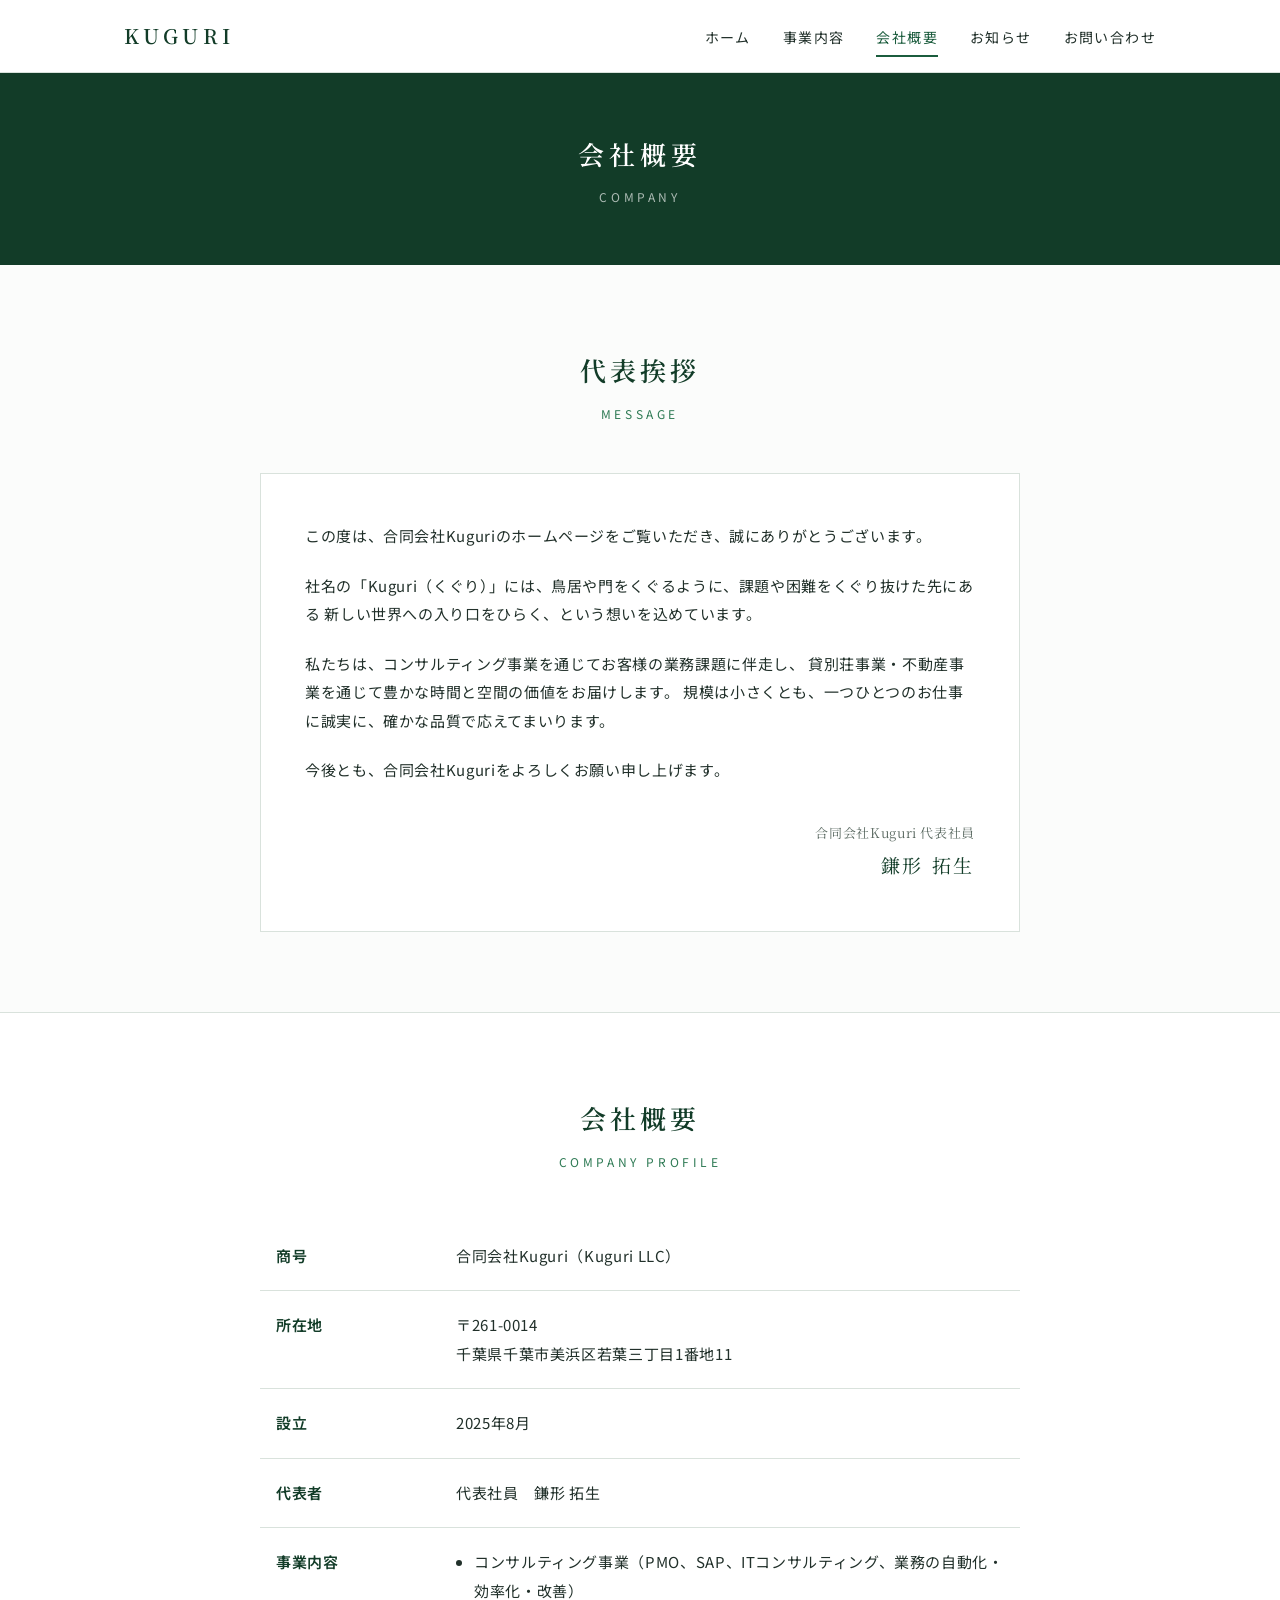
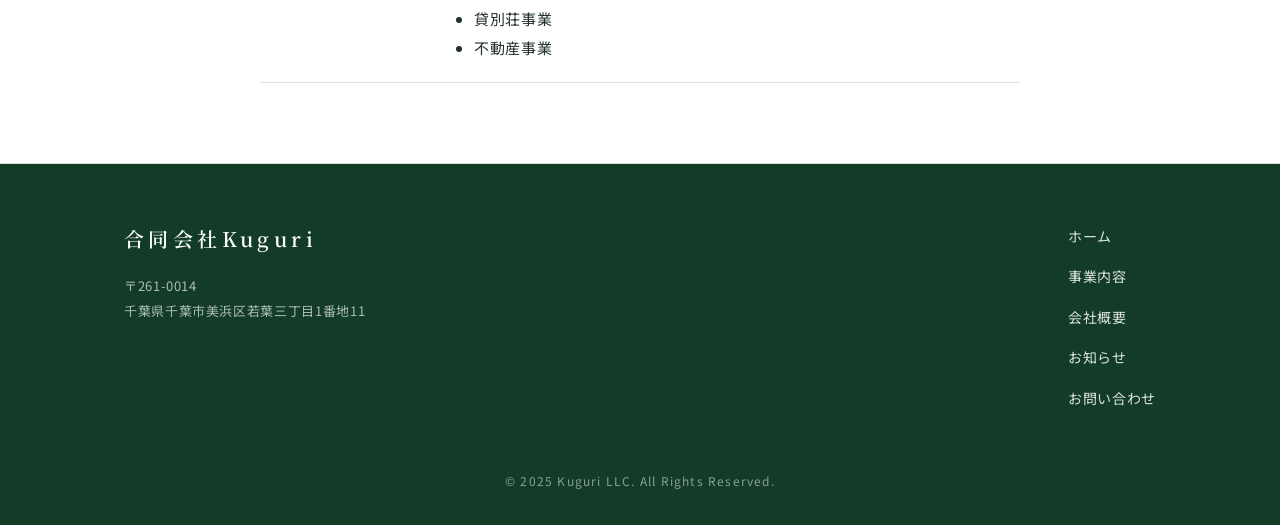
==== about.html @ 8a06a610 "Add Kuguri LLC corporate site (initial version) Co-Authored-By: Claude Fable 5 <noreply@anthropic.co" ====
<!DOCTYPE html>
<html lang="ja">
<head>
<meta charset="UTF-8">
<meta name="viewport" content="width=device-width, initial-scale=1.0">
<title>会社概要・代表挨拶｜合同会社Kuguri</title>
<meta name="description" content="合同会社Kuguriの会社概要と代表挨拶。千葉県千葉市を拠点に、コンサルティング事業・貸別荘事業・不動産事業を展開しています。">
<link rel="preconnect" href="https://fonts.googleapis.com">
<link href="https://fonts.googleapis.com/css2?family=Noto+Sans+JP:wght@400;500;700&family=Noto+Serif+JP:wght@500;600&display=swap" rel="stylesheet">
<link rel="stylesheet" href="css/style.css">
</head>
<body>

<header class="site-header">
  <div class="container header-inner">
    <a href="index.html" class="brand">
      <img src="images/logo.png" alt="合同会社Kuguri ロゴ" onerror="this.style.display='none'">
      <span class="brand-name">KUGURI</span>
    </a>
    <nav class="global-nav">
      <ul>
        <li><a href="index.html">ホーム</a></li>
        <li><a href="services.html">事業内容</a></li>
        <li><a href="about.html" class="current">会社概要</a></li>
        <li><a href="news.html">お知らせ</a></li>
        <li><a href="contact.html">お問い合わせ</a></li>
      </ul>
    </nav>
  </div>
</header>

<div class="page-header">
  <div class="container">
    <h1>会社概要</h1>
    <span class="en">Company</span>
  </div>
</div>

<section class="section">
  <div class="container">
    <h2 class="section-title">代表挨拶</h2>
    <span class="section-title-en">Message</span>
    <div class="message-box">
      <p>
        この度は、合同会社Kuguriのホームページをご覧いただき、誠にありがとうございます。
      </p>
      <p>
        社名の「Kuguri（くぐり）」には、鳥居や門をくぐるように、課題や困難をくぐり抜けた先にある
        新しい世界への入り口をひらく、という想いを込めています。
      </p>
      <p>
        私たちは、コンサルティング事業を通じてお客様の業務課題に伴走し、
        貸別荘事業・不動産事業を通じて豊かな時間と空間の価値をお届けします。
        規模は小さくとも、一つひとつのお仕事に誠実に、確かな品質で応えてまいります。
      </p>
      <p>
        今後とも、合同会社Kuguriをよろしくお願い申し上げます。
      </p>
      <div class="message-sign">
        <span class="title">合同会社Kuguri 代表社員</span><br>
        <span class="name">鎌形 拓生</span>
      </div>
    </div>
  </div>
</section>

<section class="section alt">
  <div class="container">
    <h2 class="section-title">会社概要</h2>
    <span class="section-title-en">Company Profile</span>
    <table class="company-table">
      <tr>
        <th>商号</th>
        <td>合同会社Kuguri（Kuguri LLC）</td>
      </tr>
      <tr>
        <th>所在地</th>
        <td>〒261-0014<br>千葉県千葉市美浜区若葉三丁目1番地11</td>
      </tr>
      <tr>
        <th>設立</th>
        <td>2025年8月</td>
      </tr>
      <tr>
        <th>代表者</th>
        <td>代表社員　鎌形 拓生</td>
      </tr>
      <tr>
        <th>事業内容</th>
        <td>
          <ul>
            <li>コンサルティング事業（PMO、SAP、ITコンサルティング、業務の自動化・効率化・改善）</li>
            <li>貸別荘事業</li>
            <li>不動産事業</li>
          </ul>
        </td>
      </tr>
    </table>
  </div>
</section>

<footer class="site-footer">
  <div class="container">
    <div class="footer-inner">
      <div class="footer-brand">
        <span class="brand-name">合同会社Kuguri</span>
        <address>〒261-0014<br>千葉県千葉市美浜区若葉三丁目1番地11</address>
      </div>
      <nav class="footer-nav">
        <ul>
          <li><a href="index.html">ホーム</a></li>
          <li><a href="services.html">事業内容</a></li>
          <li><a href="about.html">会社概要</a></li>
          <li><a href="news.html">お知らせ</a></li>
          <li><a href="contact.html">お問い合わせ</a></li>
        </ul>
      </nav>
    </div>
    <p class="copyright">&copy; 2025 Kuguri LLC. All Rights Reserved.</p>
  </div>
</footer>

</body>
</html>
---- css/style.css ----
/* ===== 合同会社Kuguri コーポレートサイト ===== */

:root {
  --green-dark: #123c28;
  --green: #1b5c3d;
  --green-soft: #2e7a54;
  --green-pale: #eef4f0;
  --ink: #21302a;
  --ink-soft: #5c6b63;
  --line: #d9e2dc;
  --bg: #fbfcfb;
  --white: #ffffff;
  --serif: "Noto Serif JP", "Yu Mincho", "Hiragino Mincho ProN", serif;
  --sans: "Noto Sans JP", "Yu Gothic", "Hiragino Kaku Gothic ProN", sans-serif;
}

* { margin: 0; padding: 0; box-sizing: border-box; }

html { scroll-behavior: smooth; }

body {
  font-family: var(--sans);
  color: var(--ink);
  background: var(--bg);
  line-height: 1.9;
  letter-spacing: 0.04em;
  font-size: 16px;
}

img { max-width: 100%; height: auto; }

a { color: var(--green); text-decoration: none; }
a:hover { opacity: 0.75; }

.container {
  max-width: 1080px;
  margin: 0 auto;
  padding: 0 24px;
}

/* ===== ヘッダー ===== */
.site-header {
  position: sticky;
  top: 0;
  z-index: 100;
  background: rgba(255, 255, 255, 0.95);
  backdrop-filter: blur(8px);
  border-bottom: 1px solid var(--line);
}

.header-inner {
  display: flex;
  align-items: center;
  justify-content: space-between;
  height: 72px;
}

.brand {
  display: flex;
  align-items: center;
  gap: 12px;
}

.brand img { height: 44px; width: auto; }

.brand-name {
  font-family: var(--serif);
  font-size: 20px;
  letter-spacing: 0.22em;
  color: var(--green-dark);
  font-weight: 600;
}

.global-nav ul {
  display: flex;
  gap: 32px;
  list-style: none;
}

.global-nav a {
  font-size: 14px;
  color: var(--ink);
  letter-spacing: 0.1em;
  padding: 8px 0;
  border-bottom: 2px solid transparent;
}

.global-nav a:hover,
.global-nav a.current {
  color: var(--green);
  border-bottom-color: var(--green);
  opacity: 1;
}

/* ===== ヒーロー ===== */
.hero {
  background: linear-gradient(160deg, var(--green-pale) 0%, #ffffff 60%);
  padding: 96px 0 88px;
  text-align: center;
}

.hero-logo img {
  height: 180px;
  width: auto;
  margin-bottom: 32px;
}

.hero h1 {
  font-family: var(--serif);
  font-size: clamp(26px, 4.5vw, 40px);
  color: var(--green-dark);
  font-weight: 600;
  letter-spacing: 0.12em;
  line-height: 1.7;
}

.hero p {
  margin-top: 24px;
  color: var(--ink-soft);
  font-size: 15px;
  max-width: 640px;
  margin-left: auto;
  margin-right: auto;
}

/* ===== セクション共通 ===== */
.section { padding: 80px 0; }
.section.alt { background: var(--white); border-top: 1px solid var(--line); border-bottom: 1px solid var(--line); }

.section-title {
  font-family: var(--serif);
  font-size: 26px;
  color: var(--green-dark);
  letter-spacing: 0.16em;
  text-align: center;
  font-weight: 600;
}

.section-title-en {
  display: block;
  text-align: center;
  font-size: 12px;
  letter-spacing: 0.3em;
  color: var(--green-soft);
  margin-top: 8px;
  text-transform: uppercase;
}

.section-lead {
  text-align: center;
  margin: 24px auto 0;
  max-width: 680px;
  color: var(--ink-soft);
  font-size: 15px;
}

/* ===== 事業カード ===== */
.services-grid {
  display: grid;
  grid-template-columns: repeat(3, 1fr);
  gap: 28px;
  margin-top: 48px;
}

.service-card {
  background: var(--white);
  border: 1px solid var(--line);
  border-top: 3px solid var(--green);
  padding: 36px 28px;
  transition: box-shadow 0.25s, transform 0.25s;
}

.service-card:hover {
  box-shadow: 0 10px 28px rgba(18, 60, 40, 0.1);
  transform: translateY(-3px);
}

.service-card h3 {
  font-family: var(--serif);
  font-size: 19px;
  color: var(--green-dark);
  letter-spacing: 0.1em;
  margin-bottom: 16px;
  font-weight: 600;
}

.service-card p {
  font-size: 14px;
  color: var(--ink-soft);
}

.service-card ul {
  margin-top: 14px;
  padding-left: 1.2em;
  font-size: 14px;
  color: var(--ink-soft);
}

/* ===== ボタン ===== */
.btn {
  display: inline-block;
  background: var(--green);
  color: var(--white);
  padding: 14px 48px;
  font-size: 15px;
  letter-spacing: 0.14em;
  border: 1px solid var(--green);
  transition: background 0.25s, color 0.25s;
  cursor: pointer;
  font-family: var(--sans);
}

.btn:hover {
  background: var(--white);
  color: var(--green);
  opacity: 1;
}

.center { text-align: center; margin-top: 48px; }

/* ===== 会社概要テーブル ===== */
.company-table {
  width: 100%;
  max-width: 760px;
  margin: 48px auto 0;
  border-collapse: collapse;
}

.company-table th,
.company-table td {
  padding: 20px 16px;
  border-bottom: 1px solid var(--line);
  text-align: left;
  vertical-align: top;
  font-size: 15px;
}

.company-table th {
  width: 180px;
  color: var(--green-dark);
  font-weight: 600;
  white-space: nowrap;
}

.company-table ul { padding-left: 1.2em; }

/* ===== 代表挨拶 ===== */
.message-box {
  max-width: 760px;
  margin: 48px auto 0;
  background: var(--white);
  border: 1px solid var(--line);
  padding: 48px 44px;
}

.message-box p { margin-bottom: 1.4em; font-size: 15px; }
.message-box p:last-of-type { margin-bottom: 0; }

.message-sign {
  text-align: right;
  margin-top: 32px;
  font-family: var(--serif);
}

.message-sign .title { font-size: 13px; color: var(--ink-soft); }
.message-sign .name { font-size: 19px; letter-spacing: 0.14em; color: var(--green-dark); }

/* ===== お知らせ ===== */
.news-list {
  max-width: 760px;
  margin: 48px auto 0;
  list-style: none;
}

.news-list li {
  display: flex;
  gap: 28px;
  padding: 20px 8px;
  border-bottom: 1px solid var(--line);
  font-size: 15px;
  flex-wrap: wrap;
}

.news-list time {
  color: var(--green-soft);
  white-space: nowrap;
  font-size: 14px;
  padding-top: 2px;
}

.news-tag {
  font-size: 12px;
  background: var(--green-pale);
  color: var(--green);
  padding: 2px 12px;
  align-self: flex-start;
  margin-top: 4px;
  white-space: nowrap;
}

/* ===== お問い合わせフォーム ===== */
.contact-form {
  max-width: 640px;
  margin: 48px auto 0;
}

.form-group { margin-bottom: 28px; }

.form-group label {
  display: block;
  font-size: 14px;
  font-weight: 600;
  color: var(--green-dark);
  margin-bottom: 8px;
}

.required {
  color: #b0413e;
  font-size: 12px;
  margin-left: 6px;
}

.form-group input,
.form-group textarea {
  width: 100%;
  padding: 12px 14px;
  border: 1px solid var(--line);
  background: var(--white);
  font-family: var(--sans);
  font-size: 15px;
  color: var(--ink);
}

.form-group input:focus,
.form-group textarea:focus {
  outline: none;
  border-color: var(--green);
}

.form-note {
  font-size: 13px;
  color: var(--ink-soft);
  text-align: center;
  margin-top: 20px;
}

/* ===== ページタイトル帯 ===== */
.page-header {
  background: var(--green-dark);
  padding: 56px 0;
  text-align: center;
}

.page-header h1 {
  font-family: var(--serif);
  color: var(--white);
  font-size: 26px;
  letter-spacing: 0.2em;
  font-weight: 600;
}

.page-header .en {
  display: block;
  color: rgba(255, 255, 255, 0.65);
  font-size: 12px;
  letter-spacing: 0.3em;
  margin-top: 8px;
  text-transform: uppercase;
}

/* ===== フッター ===== */
.site-footer {
  background: var(--green-dark);
  color: rgba(255, 255, 255, 0.85);
  padding: 56px 0 32px;
  margin-top: 0;
}

.footer-inner {
  display: flex;
  justify-content: space-between;
  gap: 40px;
  flex-wrap: wrap;
}

.footer-brand .brand-name { color: var(--white); }

.footer-brand address {
  font-style: normal;
  font-size: 13px;
  margin-top: 16px;
  color: rgba(255, 255, 255, 0.65);
}

.footer-nav ul { list-style: none; }
.footer-nav li { margin-bottom: 10px; }
.footer-nav a { color: rgba(255, 255, 255, 0.85); font-size: 14px; }

.copyright {
  text-align: center;
  font-size: 12px;
  color: rgba(255, 255, 255, 0.5);
  margin-top: 48px;
  letter-spacing: 0.1em;
}

/* ===== レスポンシブ ===== */
@media (max-width: 800px) {
  .services-grid { grid-template-columns: 1fr; }

  .header-inner {
    flex-direction: column;
    height: auto;
    padding: 14px 0;
    gap: 10px;
  }

  .global-nav ul { gap: 18px; flex-wrap: wrap; justify-content: center; }

  .hero { padding: 64px 0 56px; }
  .hero-logo img { height: 130px; }

  .section { padding: 56px 0; }

  .company-table th { width: 110px; }

  .message-box { padding: 32px 24px; }
}
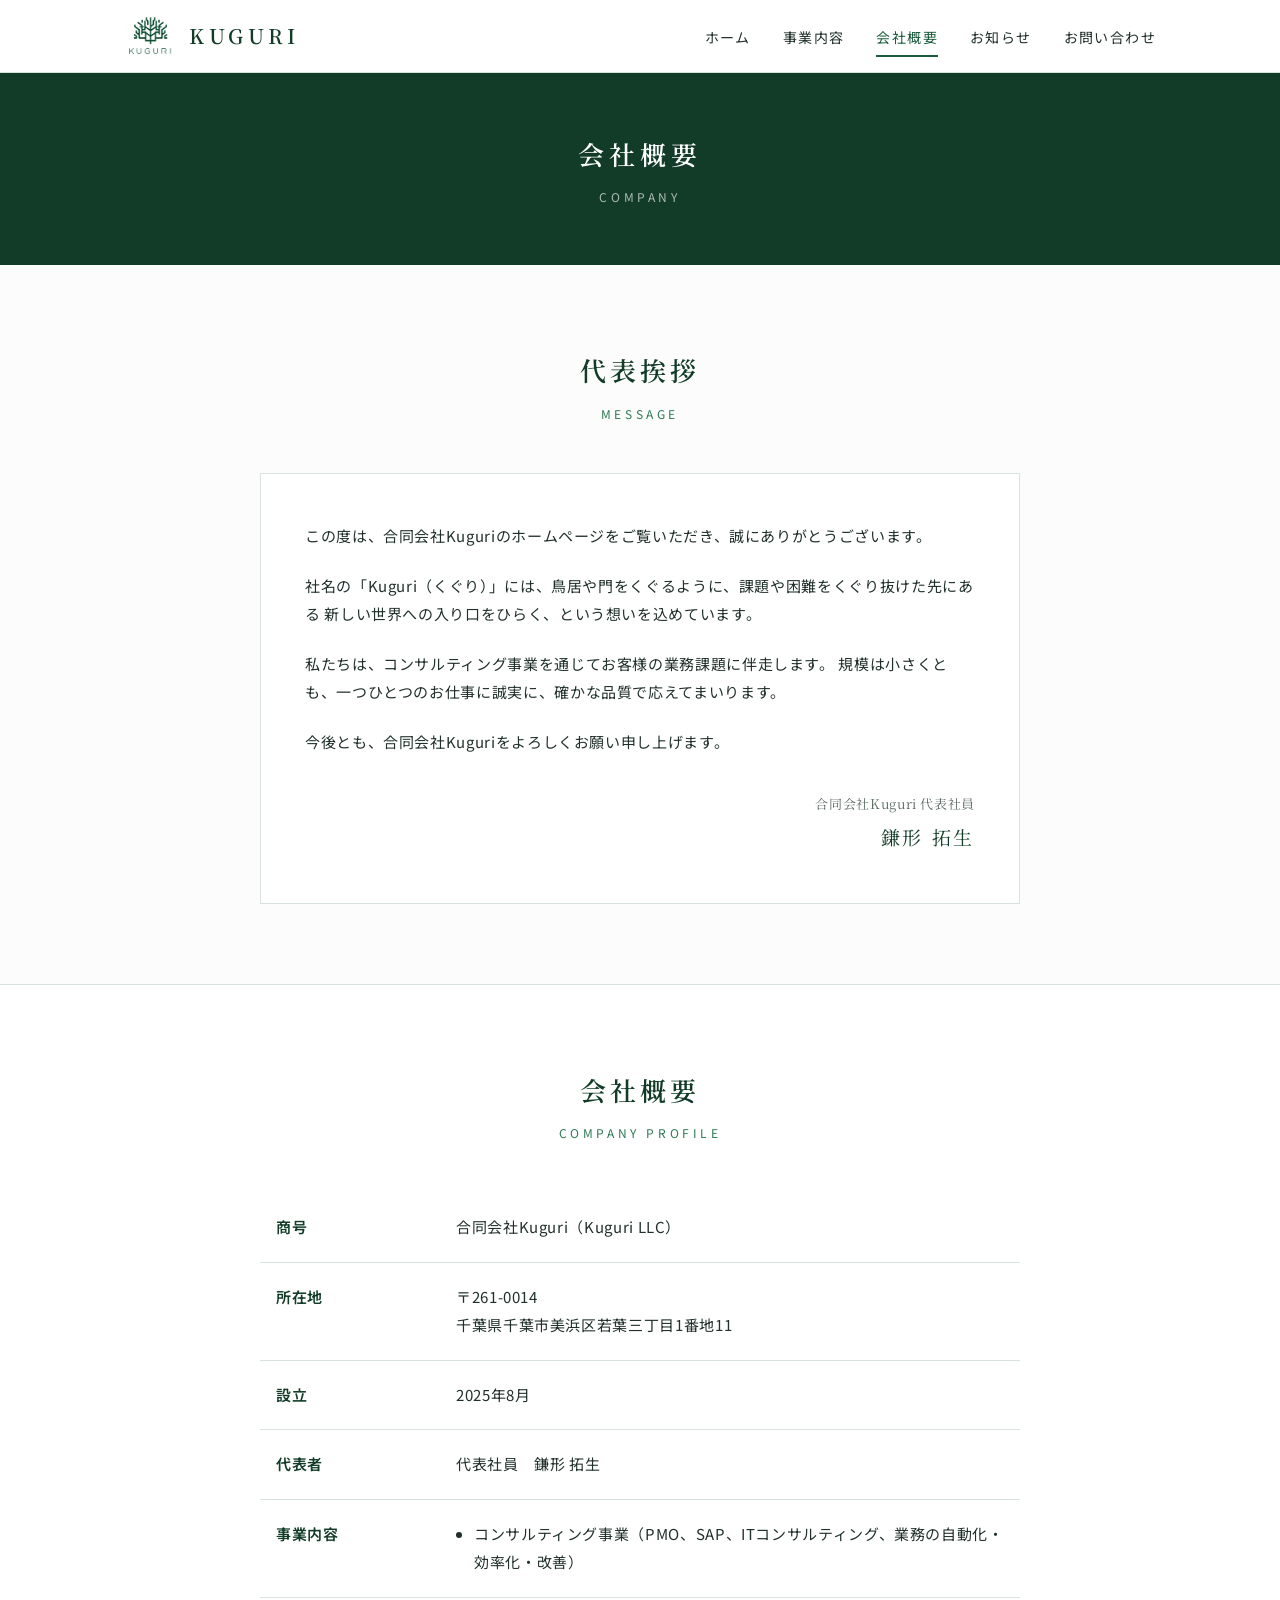
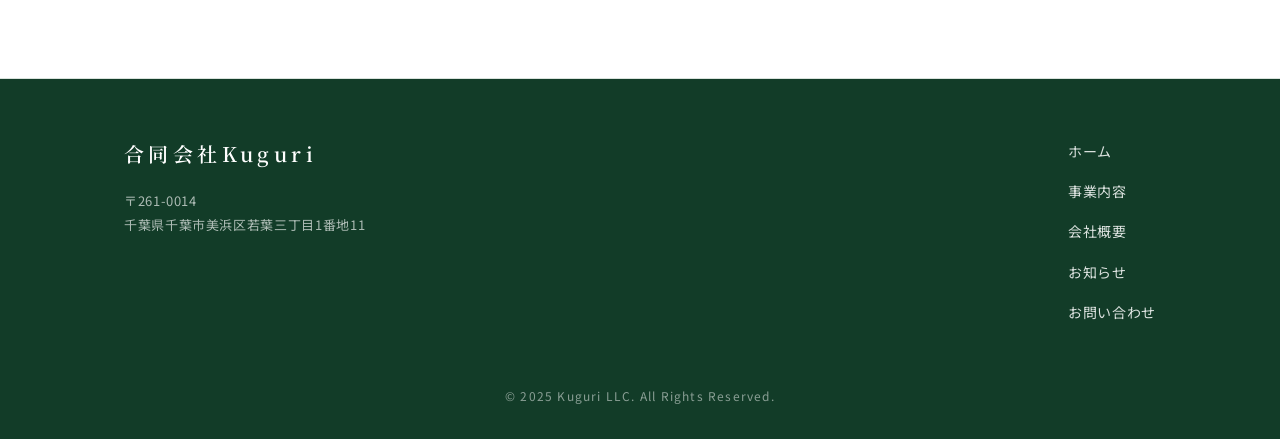
==== commit 27f0536e: "Focus content on consulting business and blend logo background Remove vacation rental and real estat" ====
--- a/about.html
+++ b/about.html
@@ -4,7 +4,7 @@
 <meta charset="UTF-8">
 <meta name="viewport" content="width=device-width, initial-scale=1.0">
 <title>会社概要・代表挨拶｜合同会社Kuguri</title>
-<meta name="description" content="合同会社Kuguriの会社概要と代表挨拶。千葉県千葉市を拠点に、コンサルティング事業・貸別荘事業・不動産事業を展開しています。">
+<meta name="description" content="合同会社Kuguriの会社概要と代表挨拶。千葉県千葉市を拠点に、PMO・SAP・ITコンサルティング等のコンサルティング事業を展開しています。">
 <link rel="preconnect" href="https://fonts.googleapis.com">
 <link href="https://fonts.googleapis.com/css2?family=Noto+Sans+JP:wght@400;500;700&family=Noto+Serif+JP:wght@500;600&display=swap" rel="stylesheet">
 <link rel="stylesheet" href="css/style.css">
@@ -49,8 +49,7 @@
         新しい世界への入り口をひらく、という想いを込めています。
       </p>
       <p>
-        私たちは、コンサルティング事業を通じてお客様の業務課題に伴走し、
-        貸別荘事業・不動産事業を通じて豊かな時間と空間の価値をお届けします。
+        私たちは、コンサルティング事業を通じてお客様の業務課題に伴走します。
         規模は小さくとも、一つひとつのお仕事に誠実に、確かな品質で応えてまいります。
       </p>
       <p>
@@ -90,8 +89,6 @@
         <td>
           <ul>
             <li>コンサルティング事業（PMO、SAP、ITコンサルティング、業務の自動化・効率化・改善）</li>
-            <li>貸別荘事業</li>
-            <li>不動産事業</li>
           </ul>
         </td>
       </tr>
--- a/css/style.css
+++ b/css/style.css
@@ -61,7 +61,7 @@
   gap: 12px;
 }
 
-.brand img { height: 44px; width: auto; }
+.brand img { height: 44px; width: auto; mix-blend-mode: multiply; }
 
 .brand-name {
   font-family: var(--serif);
@@ -103,6 +103,7 @@
   height: 180px;
   width: auto;
   margin-bottom: 32px;
+  mix-blend-mode: multiply;
 }
 
 .hero h1 {
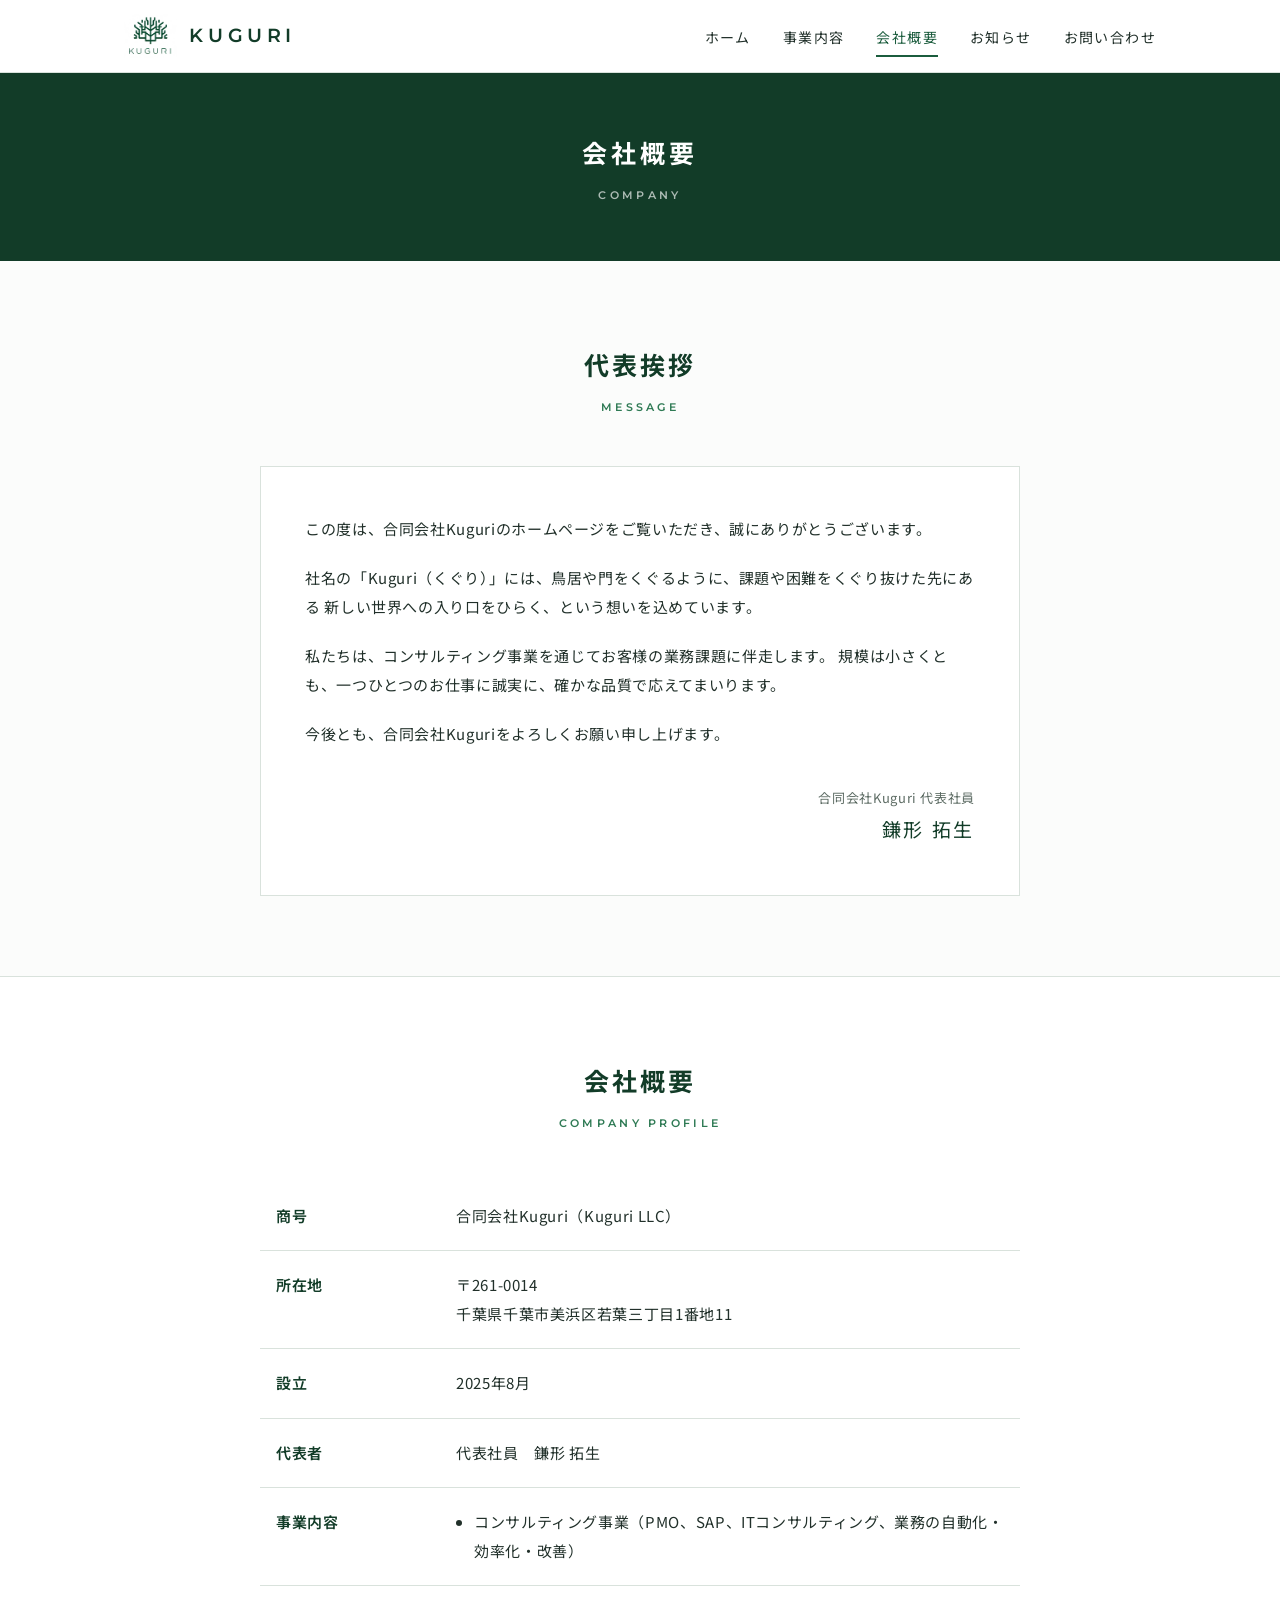
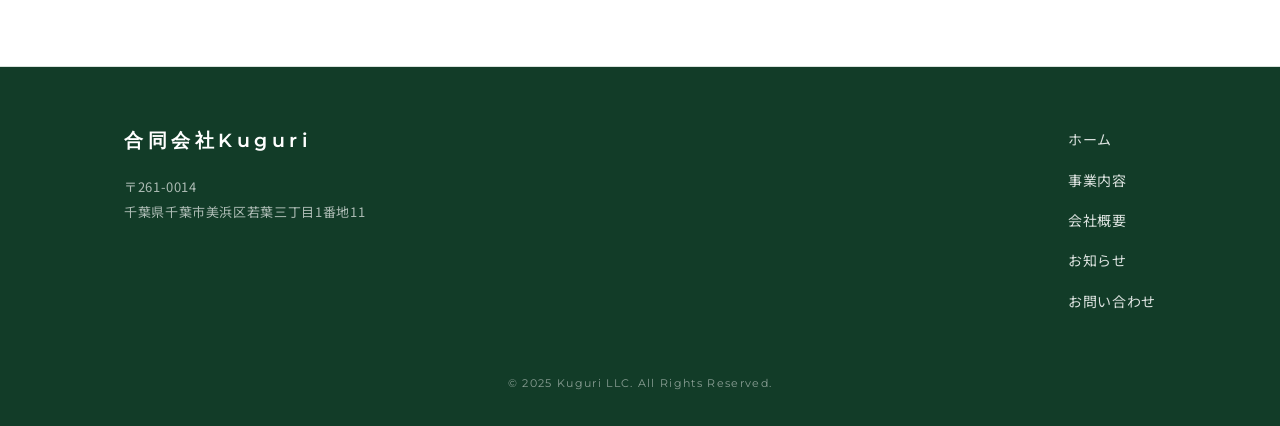
==== commit d2949503: "Switch typography to modern corporate style Replace Noto Serif JP headings with bold Noto Sans JP an" ====
--- a/about.html
+++ b/about.html
@@ -6,7 +6,7 @@
 <title>会社概要・代表挨拶｜合同会社Kuguri</title>
 <meta name="description" content="合同会社Kuguriの会社概要と代表挨拶。千葉県千葉市を拠点に、PMO・SAP・ITコンサルティング等のコンサルティング事業を展開しています。">
 <link rel="preconnect" href="https://fonts.googleapis.com">
-<link href="https://fonts.googleapis.com/css2?family=Noto+Sans+JP:wght@400;500;700&family=Noto+Serif+JP:wght@500;600&display=swap" rel="stylesheet">
+<link href="https://fonts.googleapis.com/css2?family=Montserrat:wght@500;600;700&family=Noto+Sans+JP:wght@400;500;700&display=swap" rel="stylesheet">
 <link rel="stylesheet" href="css/style.css">
 </head>
 <body>
--- a/css/style.css
+++ b/css/style.css
@@ -10,8 +10,9 @@
   --line: #d9e2dc;
   --bg: #fbfcfb;
   --white: #ffffff;
-  --serif: "Noto Serif JP", "Yu Mincho", "Hiragino Mincho ProN", serif;
+  --heading: "Noto Sans JP", "Yu Gothic", "Hiragino Kaku Gothic ProN", sans-serif;
   --sans: "Noto Sans JP", "Yu Gothic", "Hiragino Kaku Gothic ProN", sans-serif;
+  --en: "Montserrat", sans-serif;
 }
 
 * { margin: 0; padding: 0; box-sizing: border-box; }
@@ -64,9 +65,9 @@
 .brand img { height: 44px; width: auto; mix-blend-mode: multiply; }
 
 .brand-name {
-  font-family: var(--serif);
-  font-size: 20px;
-  letter-spacing: 0.22em;
+  font-family: var(--en);
+  font-size: 19px;
+  letter-spacing: 0.24em;
   color: var(--green-dark);
   font-weight: 600;
 }
@@ -107,11 +108,11 @@
 }
 
 .hero h1 {
-  font-family: var(--serif);
+  font-family: var(--heading);
   font-size: clamp(26px, 4.5vw, 40px);
   color: var(--green-dark);
-  font-weight: 600;
-  letter-spacing: 0.12em;
+  font-weight: 700;
+  letter-spacing: 0.1em;
   line-height: 1.7;
 }
 
@@ -129,18 +130,20 @@
 .section.alt { background: var(--white); border-top: 1px solid var(--line); border-bottom: 1px solid var(--line); }
 
 .section-title {
-  font-family: var(--serif);
-  font-size: 26px;
-  color: var(--green-dark);
-  letter-spacing: 0.16em;
-  text-align: center;
-  font-weight: 600;
+  font-family: var(--heading);
+  font-size: 25px;
+  color: var(--green-dark);
+  letter-spacing: 0.12em;
+  text-align: center;
+  font-weight: 700;
 }
 
 .section-title-en {
   display: block;
   text-align: center;
-  font-size: 12px;
+  font-family: var(--en);
+  font-size: 11px;
+  font-weight: 600;
   letter-spacing: 0.3em;
   color: var(--green-soft);
   margin-top: 8px;
@@ -177,12 +180,12 @@
 }
 
 .service-card h3 {
-  font-family: var(--serif);
-  font-size: 19px;
-  color: var(--green-dark);
-  letter-spacing: 0.1em;
+  font-family: var(--heading);
+  font-size: 18px;
+  color: var(--green-dark);
+  letter-spacing: 0.06em;
   margin-bottom: 16px;
-  font-weight: 600;
+  font-weight: 700;
 }
 
 .service-card p {
@@ -260,7 +263,7 @@
 .message-sign {
   text-align: right;
   margin-top: 32px;
-  font-family: var(--serif);
+  font-family: var(--heading);
 }
 
 .message-sign .title { font-size: 13px; color: var(--ink-soft); }
@@ -353,17 +356,19 @@
 }
 
 .page-header h1 {
-  font-family: var(--serif);
+  font-family: var(--heading);
   color: var(--white);
-  font-size: 26px;
-  letter-spacing: 0.2em;
-  font-weight: 600;
+  font-size: 25px;
+  letter-spacing: 0.16em;
+  font-weight: 700;
 }
 
 .page-header .en {
   display: block;
   color: rgba(255, 255, 255, 0.65);
-  font-size: 12px;
+  font-family: var(--en);
+  font-size: 11px;
+  font-weight: 600;
   letter-spacing: 0.3em;
   margin-top: 8px;
   text-transform: uppercase;
@@ -399,10 +404,11 @@
 
 .copyright {
   text-align: center;
-  font-size: 12px;
+  font-family: var(--en);
+  font-size: 11px;
   color: rgba(255, 255, 255, 0.5);
   margin-top: 48px;
-  letter-spacing: 0.1em;
+  letter-spacing: 0.12em;
 }
 
 /* ===== レスポンシブ ===== */
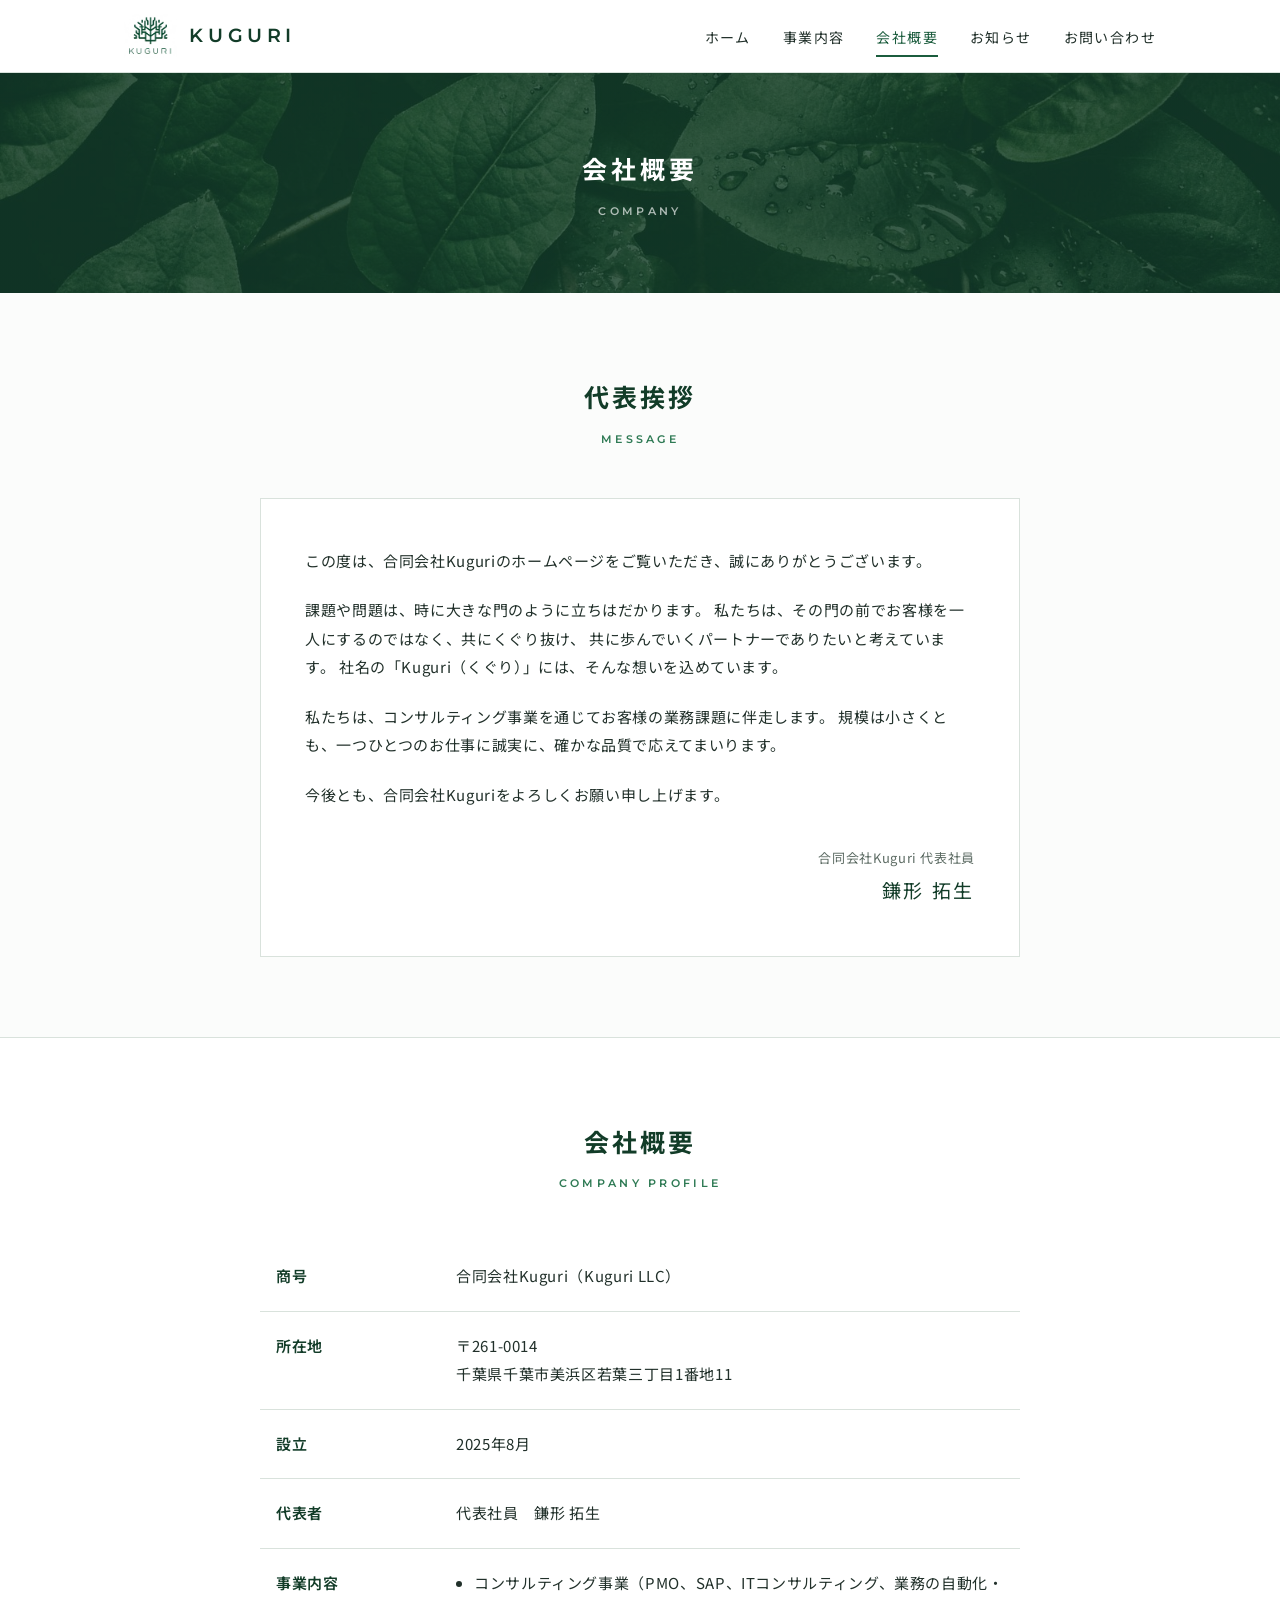
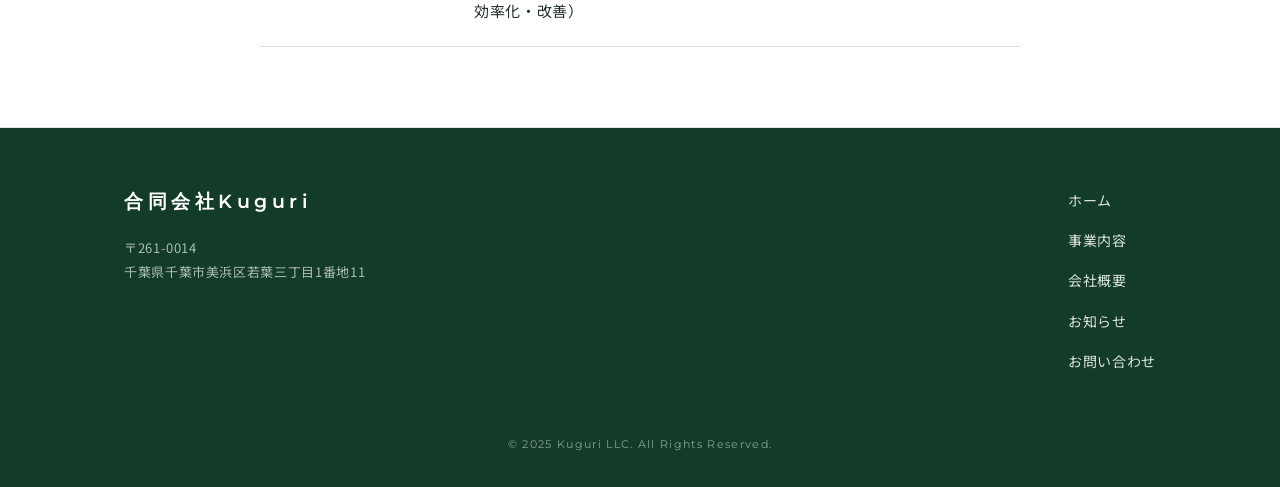
==== commit 227610df: "Use imposing Goeido-mon gate as hero and update company message Hero photo is now the massive Higash" ====
--- a/about.html
+++ b/about.html
@@ -45,8 +45,10 @@
         この度は、合同会社Kuguriのホームページをご覧いただき、誠にありがとうございます。
       </p>
       <p>
-        社名の「Kuguri（くぐり）」には、鳥居や門をくぐるように、課題や困難をくぐり抜けた先にある
-        新しい世界への入り口をひらく、という想いを込めています。
+        課題や問題は、時に大きな門のように立ちはだかります。
+        私たちは、その門の前でお客様を一人にするのではなく、共にくぐり抜け、
+        共に歩んでいくパートナーでありたいと考えています。
+        社名の「Kuguri（くぐり）」には、そんな想いを込めています。
       </p>
       <p>
         私たちは、コンサルティング事業を通じてお客様の業務課題に伴走します。
--- a/css/style.css
+++ b/css/style.css
@@ -95,34 +95,32 @@
 
 /* ===== ヒーロー ===== */
 .hero {
-  background: linear-gradient(160deg, var(--green-pale) 0%, #ffffff 60%);
-  padding: 96px 0 88px;
-  text-align: center;
-}
-
-.hero-logo img {
-  height: 180px;
-  width: auto;
-  margin-bottom: 32px;
-  mix-blend-mode: multiply;
+  position: relative;
+  background:
+    linear-gradient(rgba(18, 60, 40, 0.55), rgba(18, 60, 40, 0.65)),
+    url("../images/hero.jpg") center / cover no-repeat;
+  padding: 150px 0 140px;
+  text-align: center;
 }
 
 .hero h1 {
   font-family: var(--heading);
-  font-size: clamp(26px, 4.5vw, 40px);
-  color: var(--green-dark);
+  font-size: clamp(28px, 5vw, 44px);
+  color: var(--white);
   font-weight: 700;
   letter-spacing: 0.1em;
   line-height: 1.7;
+  text-shadow: 0 2px 12px rgba(0, 0, 0, 0.25);
 }
 
 .hero p {
   margin-top: 24px;
-  color: var(--ink-soft);
+  color: rgba(255, 255, 255, 0.92);
   font-size: 15px;
   max-width: 640px;
   margin-left: auto;
   margin-right: auto;
+  text-shadow: 0 1px 8px rgba(0, 0, 0, 0.3);
 }
 
 /* ===== セクション共通 ===== */
@@ -174,6 +172,26 @@
   transition: box-shadow 0.25s, transform 0.25s;
 }
 
+.service-card.has-img {
+  padding: 0 0 32px;
+  overflow: hidden;
+}
+
+.service-card.has-img img {
+  width: 100%;
+  height: 190px;
+  object-fit: cover;
+  display: block;
+  margin-bottom: 24px;
+}
+
+.service-card.has-img h3,
+.service-card.has-img p,
+.service-card.has-img ul {
+  padding-left: 28px;
+  padding-right: 28px;
+}
+
 .service-card:hover {
   box-shadow: 0 10px 28px rgba(18, 60, 40, 0.1);
   transform: translateY(-3px);
@@ -198,6 +216,68 @@
   padding-left: 1.2em;
   font-size: 14px;
   color: var(--ink-soft);
+}
+
+/* ===== 画像+テキストの2カラム ===== */
+.split {
+  display: flex;
+  align-items: center;
+  gap: 56px;
+  margin-top: 48px;
+}
+
+.split.reverse { flex-direction: row-reverse; }
+
+.split-img {
+  flex: 1 1 46%;
+  min-width: 0;
+}
+
+.split-img img {
+  width: 100%;
+  height: 340px;
+  object-fit: cover;
+  display: block;
+  border-radius: 2px;
+}
+
+.split-body { flex: 1 1 54%; min-width: 0; }
+
+.split-body h3 {
+  font-family: var(--heading);
+  font-size: 22px;
+  color: var(--green-dark);
+  font-weight: 700;
+  letter-spacing: 0.08em;
+  margin-bottom: 18px;
+}
+
+.split-body p { color: var(--ink-soft); font-size: 15px; }
+
+.split-body .btn { margin-top: 28px; }
+
+/* ===== 写真背景CTA ===== */
+.cta-photo {
+  background:
+    linear-gradient(rgba(18, 60, 40, 0.78), rgba(18, 60, 40, 0.78)),
+    url("../images/leaves.jpg") center / cover no-repeat;
+  padding: 88px 0;
+  text-align: center;
+}
+
+.cta-photo .section-title { color: var(--white); }
+.cta-photo .section-title-en { color: rgba(255, 255, 255, 0.7); }
+.cta-photo .section-lead { color: rgba(255, 255, 255, 0.85); }
+
+.cta-photo .btn {
+  background: transparent;
+  border-color: var(--white);
+  color: var(--white);
+}
+
+.cta-photo .btn:hover {
+  background: var(--white);
+  color: var(--green-dark);
 }
 
 /* ===== ボタン ===== */
@@ -350,8 +430,10 @@
 
 /* ===== ページタイトル帯 ===== */
 .page-header {
-  background: var(--green-dark);
-  padding: 56px 0;
+  background:
+    linear-gradient(rgba(18, 60, 40, 0.82), rgba(18, 60, 40, 0.82)),
+    url("../images/leaves.jpg") center / cover no-repeat;
+  padding: 72px 0;
   text-align: center;
 }
 
@@ -415,6 +497,13 @@
 @media (max-width: 800px) {
   .services-grid { grid-template-columns: 1fr; }
 
+  .split,
+  .split.reverse { flex-direction: column; gap: 28px; }
+
+  .split-img img { height: 220px; }
+
+  .hero { padding: 96px 0 88px; }
+
   .header-inner {
     flex-direction: column;
     height: auto;
@@ -424,9 +513,6 @@
 
   .global-nav ul { gap: 18px; flex-wrap: wrap; justify-content: center; }
 
-  .hero { padding: 64px 0 56px; }
-  .hero-logo img { height: 130px; }
-
   .section { padding: 56px 0; }
 
   .company-table th { width: 110px; }
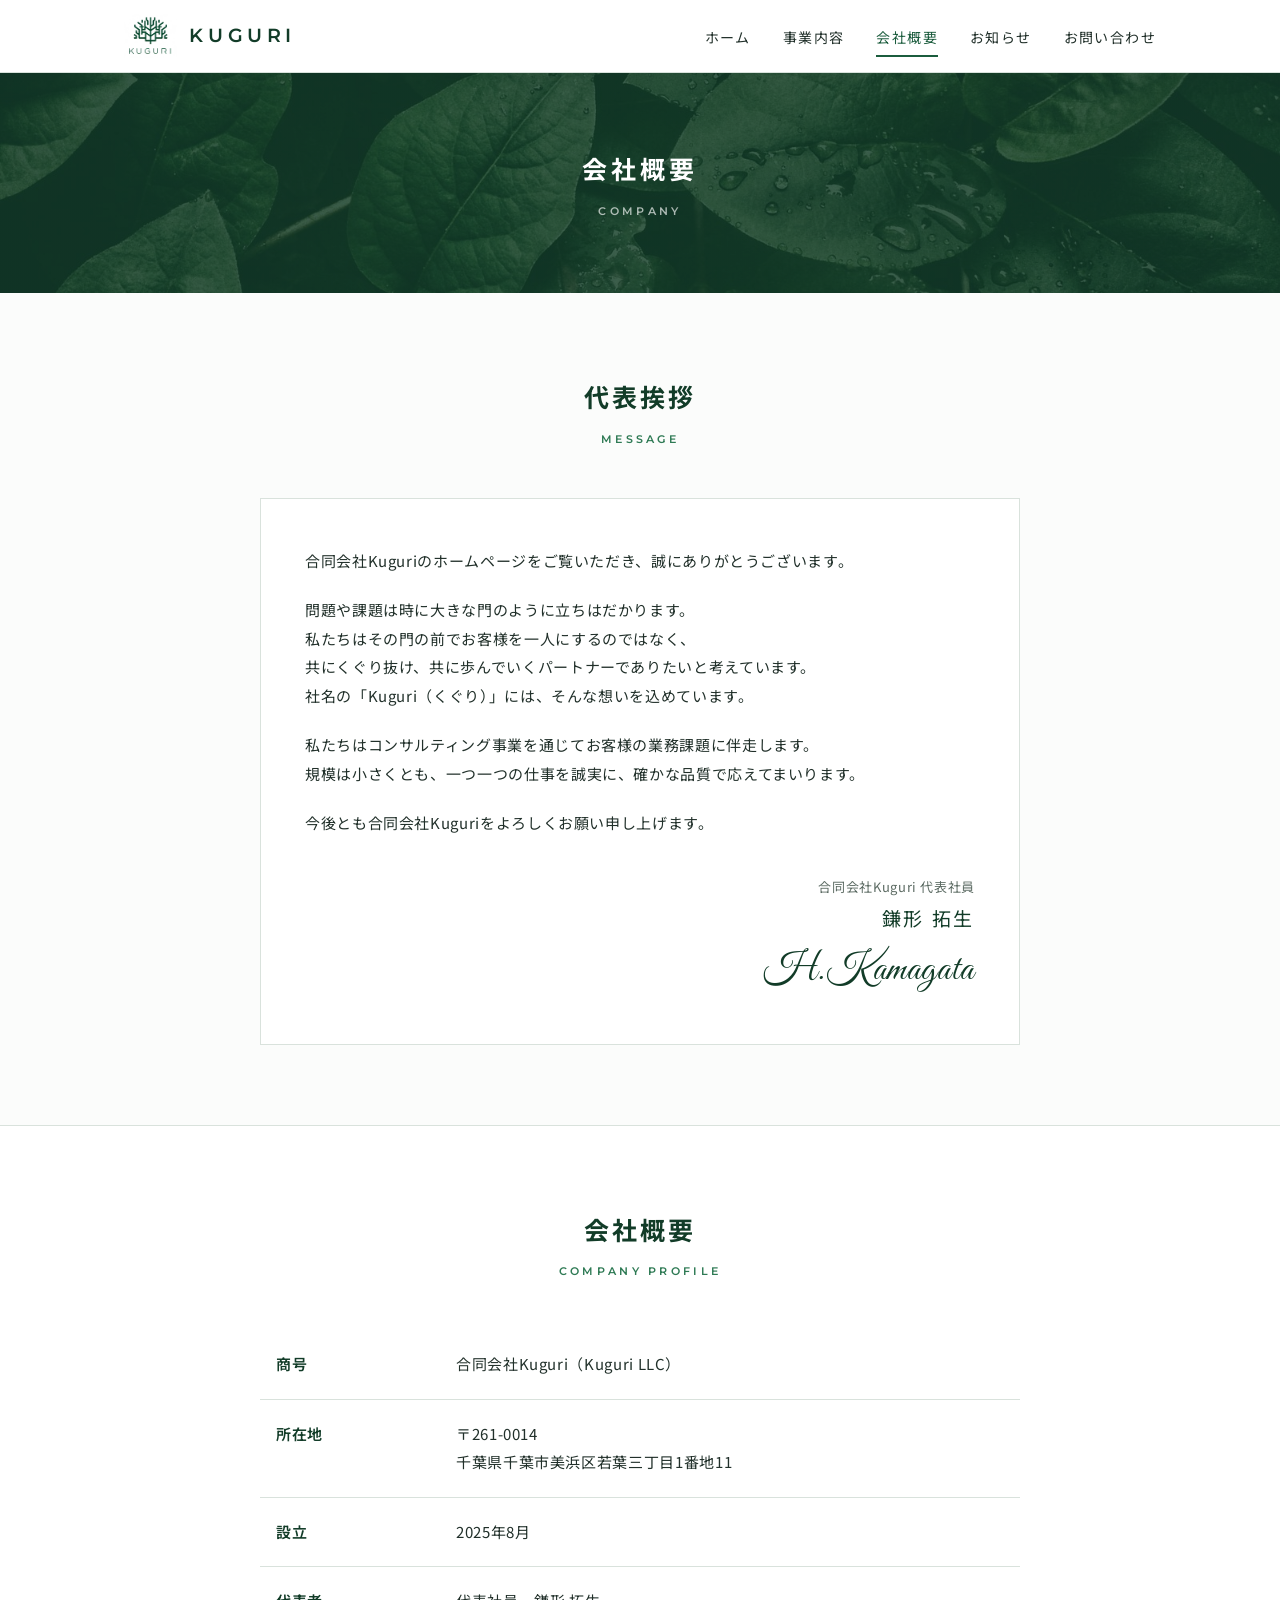
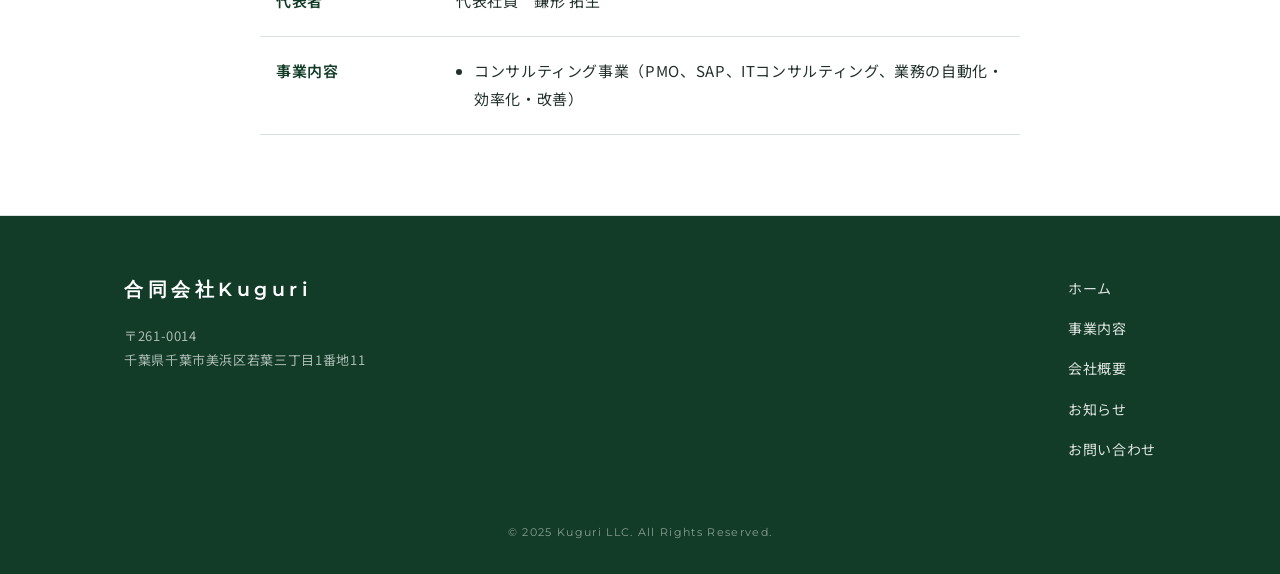
==== commit 8a3c0680: "Update message page, hero copy, and kaizen photo - Replace CEO message with owner-provided final tex" ====
--- a/about.html
+++ b/about.html
@@ -6,7 +6,7 @@
 <title>会社概要・代表挨拶｜合同会社Kuguri</title>
 <meta name="description" content="合同会社Kuguriの会社概要と代表挨拶。千葉県千葉市を拠点に、PMO・SAP・ITコンサルティング等のコンサルティング事業を展開しています。">
 <link rel="preconnect" href="https://fonts.googleapis.com">
-<link href="https://fonts.googleapis.com/css2?family=Montserrat:wght@500;600;700&family=Noto+Sans+JP:wght@400;500;700&display=swap" rel="stylesheet">
+<link href="https://fonts.googleapis.com/css2?family=Montserrat:wght@500;600;700&family=Noto+Sans+JP:wght@400;500;700&family=Great+Vibes&display=swap" rel="stylesheet">
 <link rel="stylesheet" href="css/style.css">
 </head>
 <body>
@@ -42,24 +42,25 @@
     <span class="section-title-en">Message</span>
     <div class="message-box">
       <p>
-        この度は、合同会社Kuguriのホームページをご覧いただき、誠にありがとうございます。
+        合同会社Kuguriのホームページをご覧いただき、誠にありがとうございます。
       </p>
       <p>
-        課題や問題は、時に大きな門のように立ちはだかります。
-        私たちは、その門の前でお客様を一人にするのではなく、共にくぐり抜け、
-        共に歩んでいくパートナーでありたいと考えています。
+        問題や課題は時に大きな門のように立ちはだかります。<br>
+        私たちはその門の前でお客様を一人にするのではなく、<br>
+        共にくぐり抜け、共に歩んでいくパートナーでありたいと考えています。<br>
         社名の「Kuguri（くぐり）」には、そんな想いを込めています。
       </p>
       <p>
-        私たちは、コンサルティング事業を通じてお客様の業務課題に伴走します。
-        規模は小さくとも、一つひとつのお仕事に誠実に、確かな品質で応えてまいります。
+        私たちはコンサルティング事業を通じてお客様の業務課題に伴走します。<br>
+        規模は小さくとも、一つ一つの仕事を誠実に、確かな品質で応えてまいります。
       </p>
       <p>
-        今後とも、合同会社Kuguriをよろしくお願い申し上げます。
+        今後とも合同会社Kuguriをよろしくお願い申し上げます。
       </p>
       <div class="message-sign">
         <span class="title">合同会社Kuguri 代表社員</span><br>
-        <span class="name">鎌形 拓生</span>
+        <span class="name">鎌形 拓生</span><br>
+        <span class="signature">H.Kamagata</span>
       </div>
     </div>
   </div>
--- a/css/style.css
+++ b/css/style.css
@@ -349,6 +349,15 @@
 .message-sign .title { font-size: 13px; color: var(--ink-soft); }
 .message-sign .name { font-size: 19px; letter-spacing: 0.14em; color: var(--green-dark); }
 
+.message-sign .signature {
+  display: inline-block;
+  font-family: "Great Vibes", cursive;
+  font-size: 38px;
+  line-height: 1.3;
+  color: var(--green-dark);
+  margin-top: 10px;
+}
+
 /* ===== お知らせ ===== */
 .news-list {
   max-width: 760px;
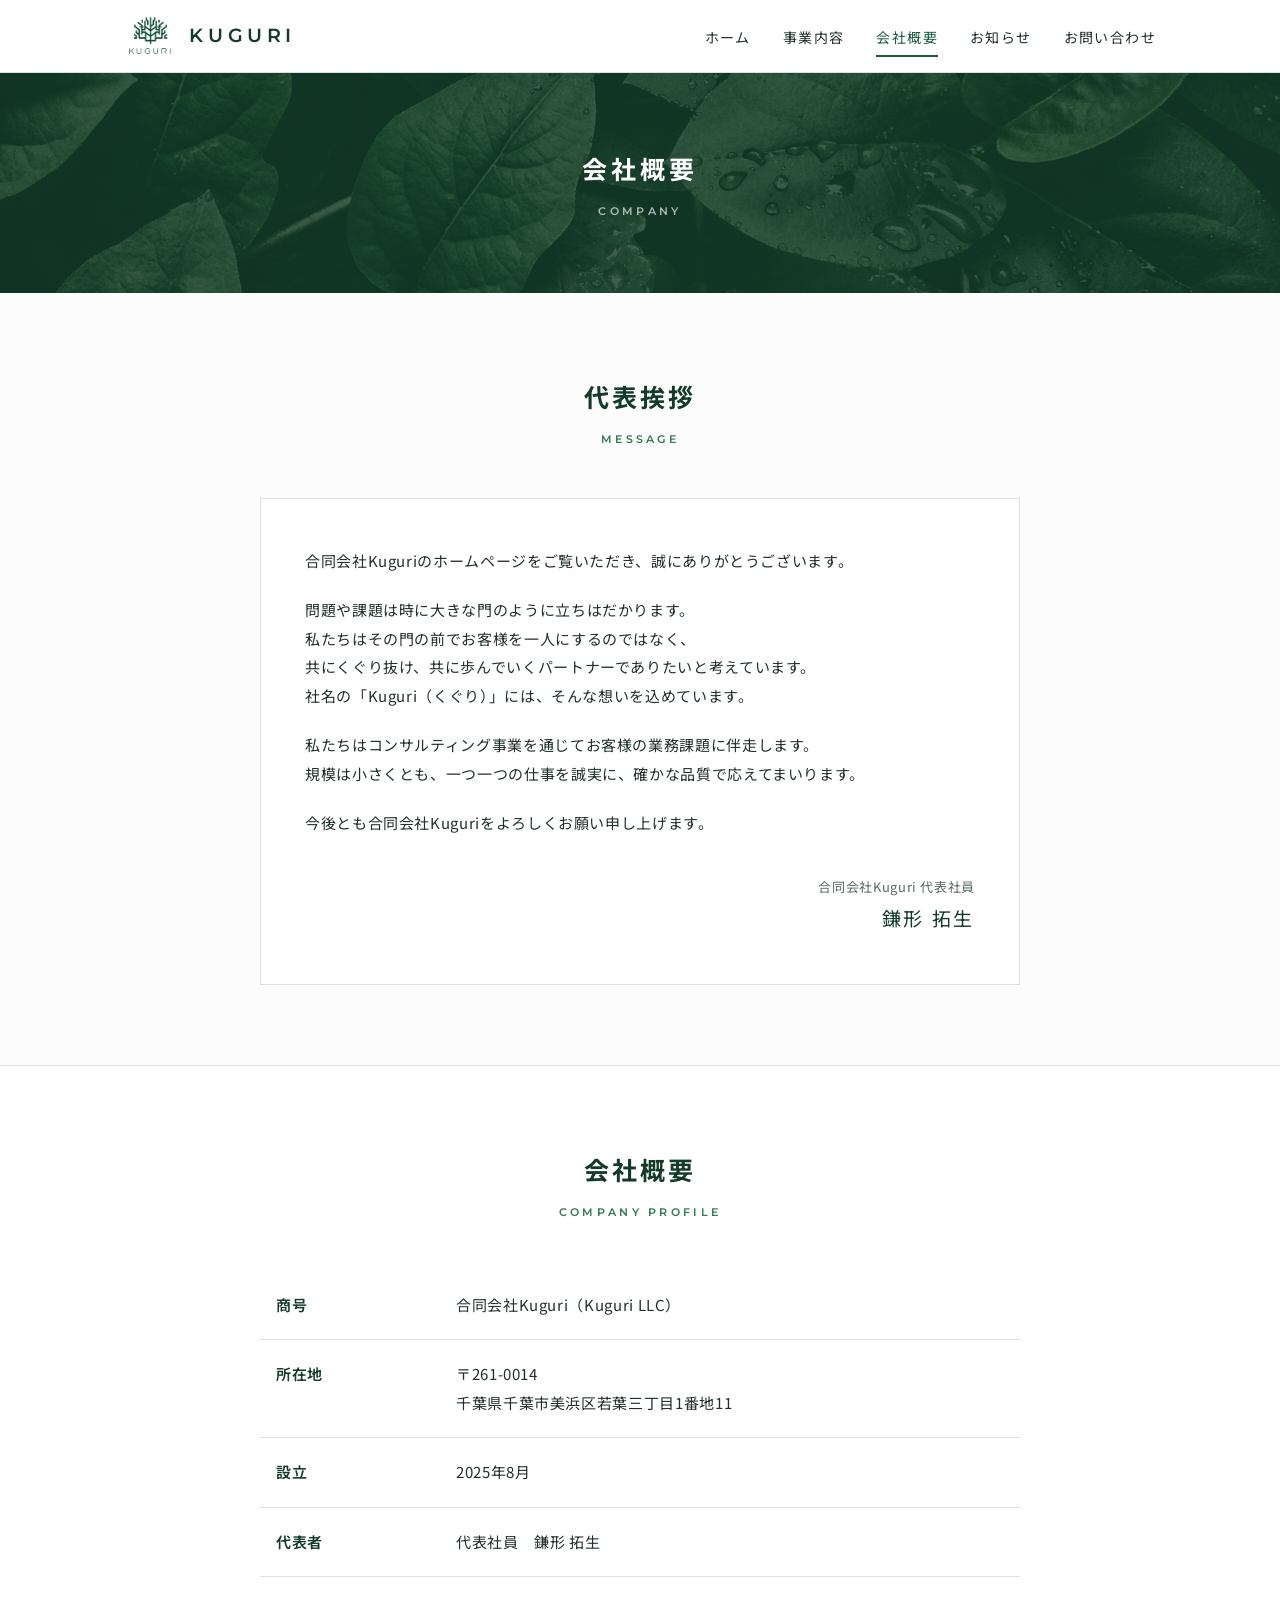
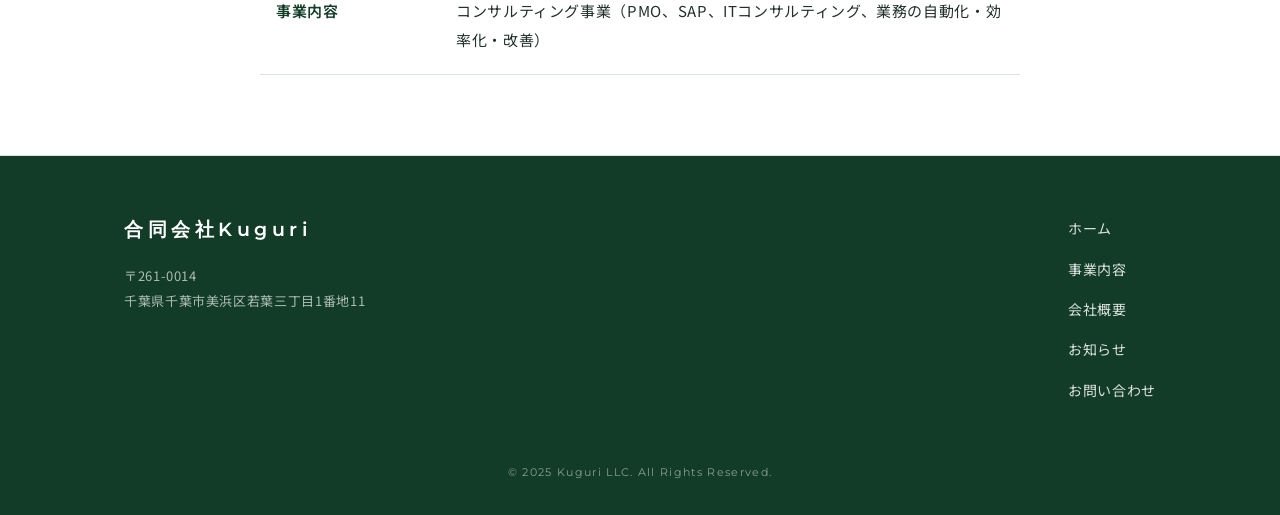
==== commit bda9dd87: "Restore torii hero, remove signature and company table bullet Co-Authored-By: Claude Fable 5 <norepl" ====
--- a/about.html
+++ b/about.html
@@ -6,7 +6,7 @@
 <title>会社概要・代表挨拶｜合同会社Kuguri</title>
 <meta name="description" content="合同会社Kuguriの会社概要と代表挨拶。千葉県千葉市を拠点に、PMO・SAP・ITコンサルティング等のコンサルティング事業を展開しています。">
 <link rel="preconnect" href="https://fonts.googleapis.com">
-<link href="https://fonts.googleapis.com/css2?family=Montserrat:wght@500;600;700&family=Noto+Sans+JP:wght@400;500;700&family=Great+Vibes&display=swap" rel="stylesheet">
+<link href="https://fonts.googleapis.com/css2?family=Montserrat:wght@500;600;700&family=Noto+Sans+JP:wght@400;500;700&display=swap" rel="stylesheet">
 <link rel="stylesheet" href="css/style.css">
 </head>
 <body>
@@ -59,8 +59,7 @@
       </p>
       <div class="message-sign">
         <span class="title">合同会社Kuguri 代表社員</span><br>
-        <span class="name">鎌形 拓生</span><br>
-        <span class="signature">H.Kamagata</span>
+        <span class="name">鎌形 拓生</span>
       </div>
     </div>
   </div>
@@ -89,11 +88,7 @@
       </tr>
       <tr>
         <th>事業内容</th>
-        <td>
-          <ul>
-            <li>コンサルティング事業（PMO、SAP、ITコンサルティング、業務の自動化・効率化・改善）</li>
-          </ul>
-        </td>
+        <td>コンサルティング事業（PMO、SAP、ITコンサルティング、業務の自動化・効率化・改善）</td>
       </tr>
     </table>
   </div>
--- a/css/style.css
+++ b/css/style.css
@@ -349,15 +349,6 @@
 .message-sign .title { font-size: 13px; color: var(--ink-soft); }
 .message-sign .name { font-size: 19px; letter-spacing: 0.14em; color: var(--green-dark); }
 
-.message-sign .signature {
-  display: inline-block;
-  font-family: "Great Vibes", cursive;
-  font-size: 38px;
-  line-height: 1.3;
-  color: var(--green-dark);
-  margin-top: 10px;
-}
-
 /* ===== お知らせ ===== */
 .news-list {
   max-width: 760px;
